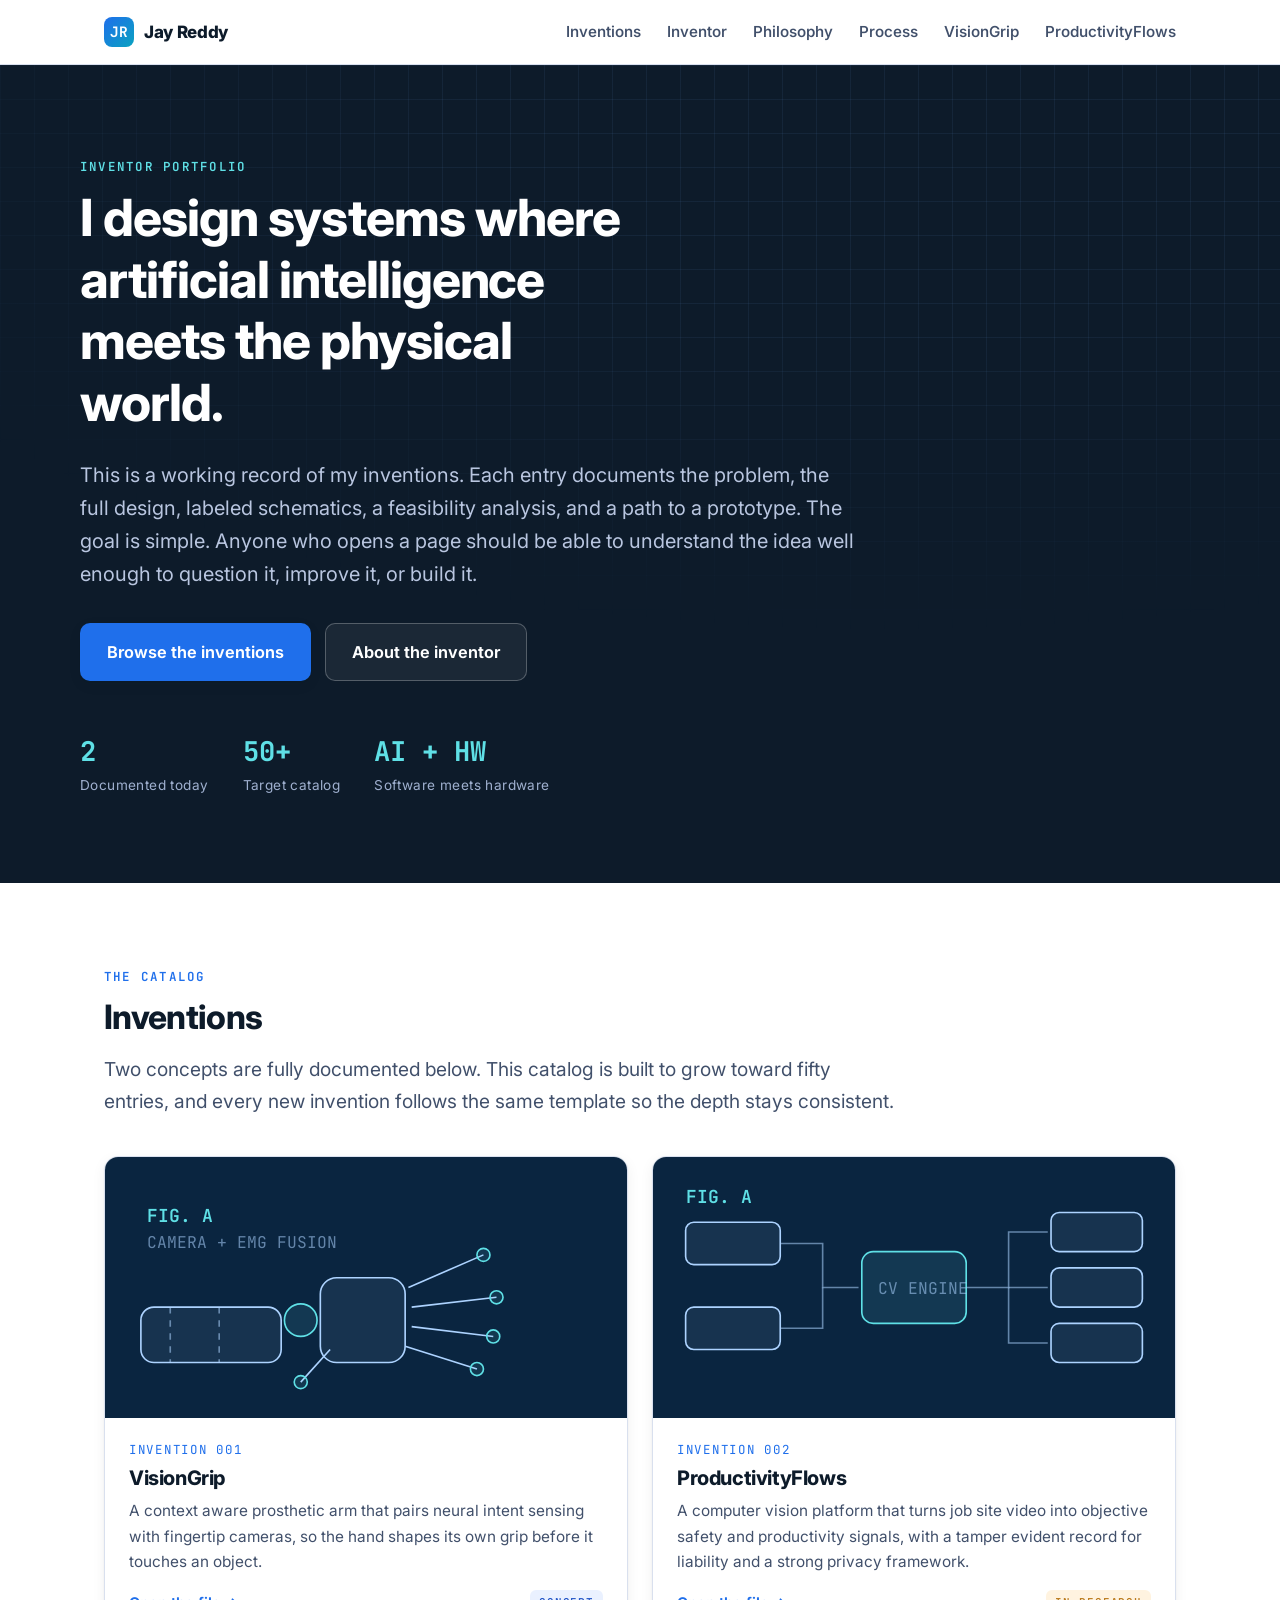
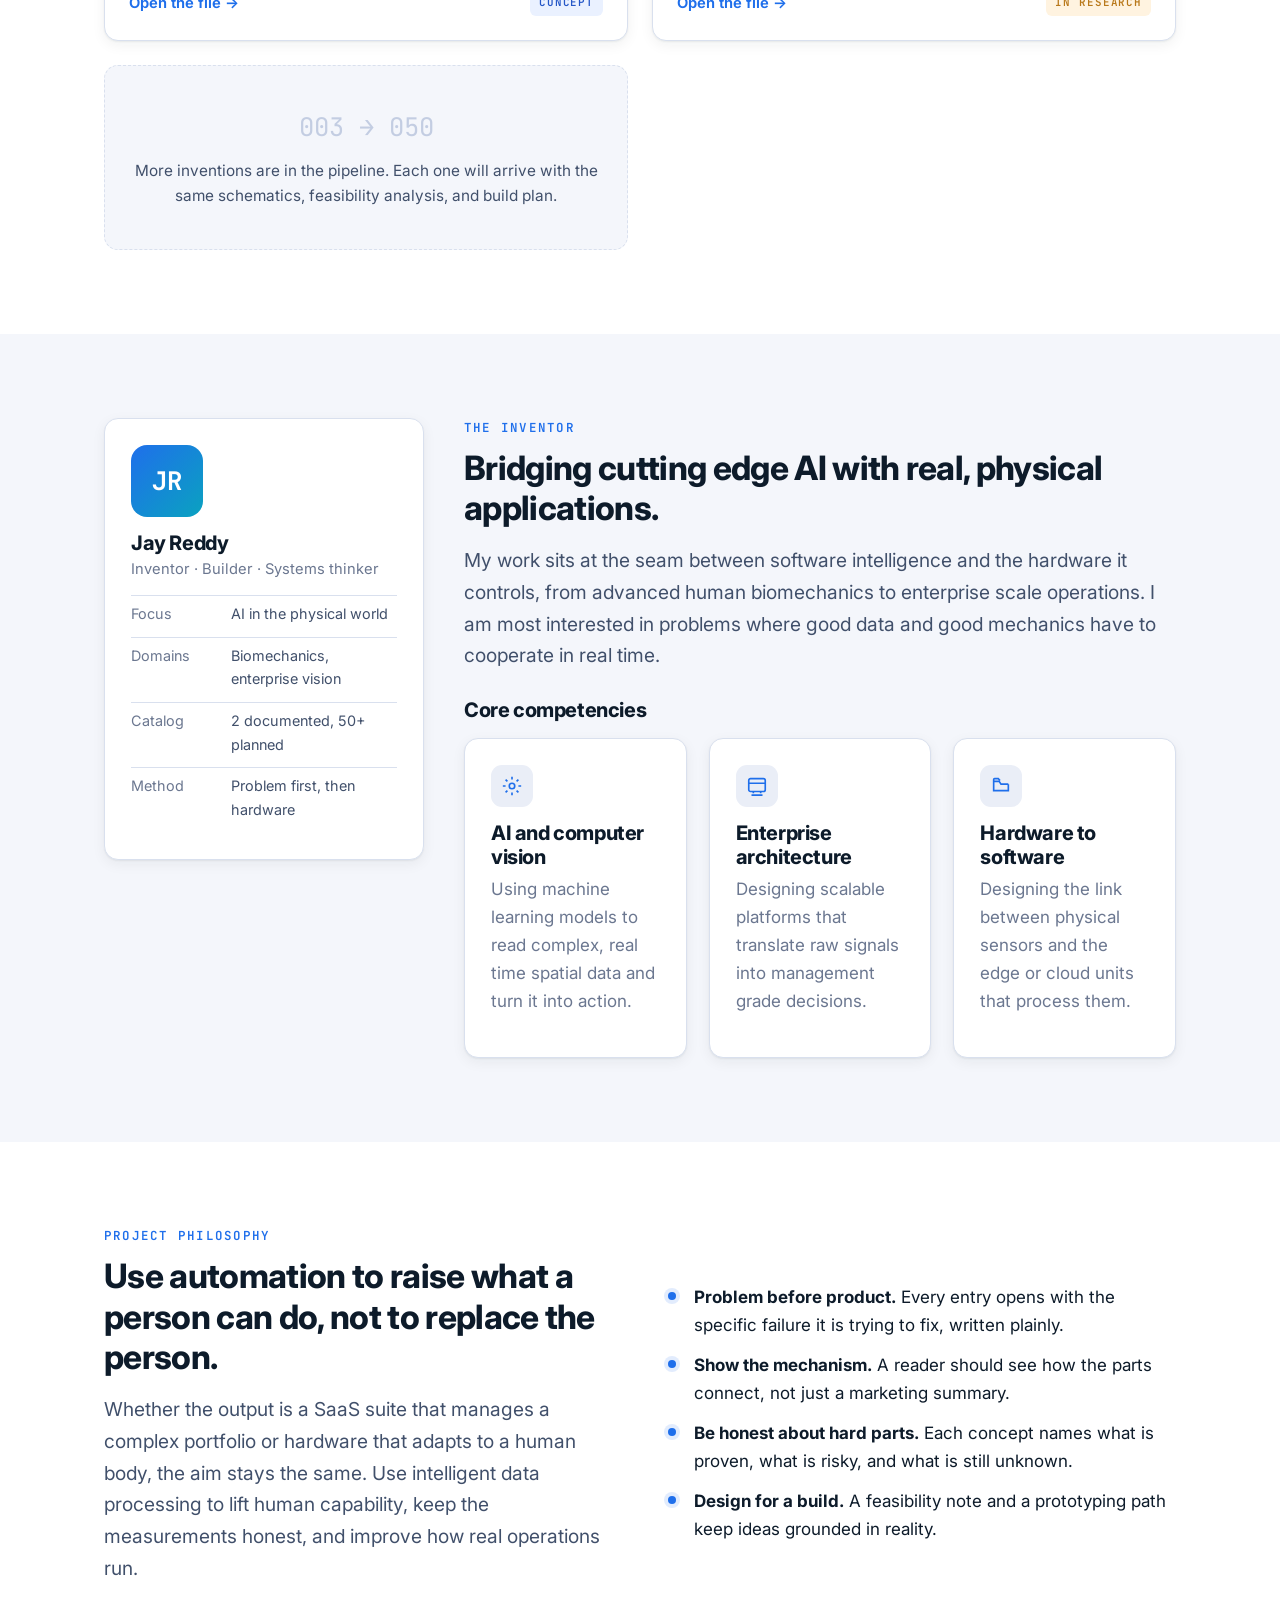
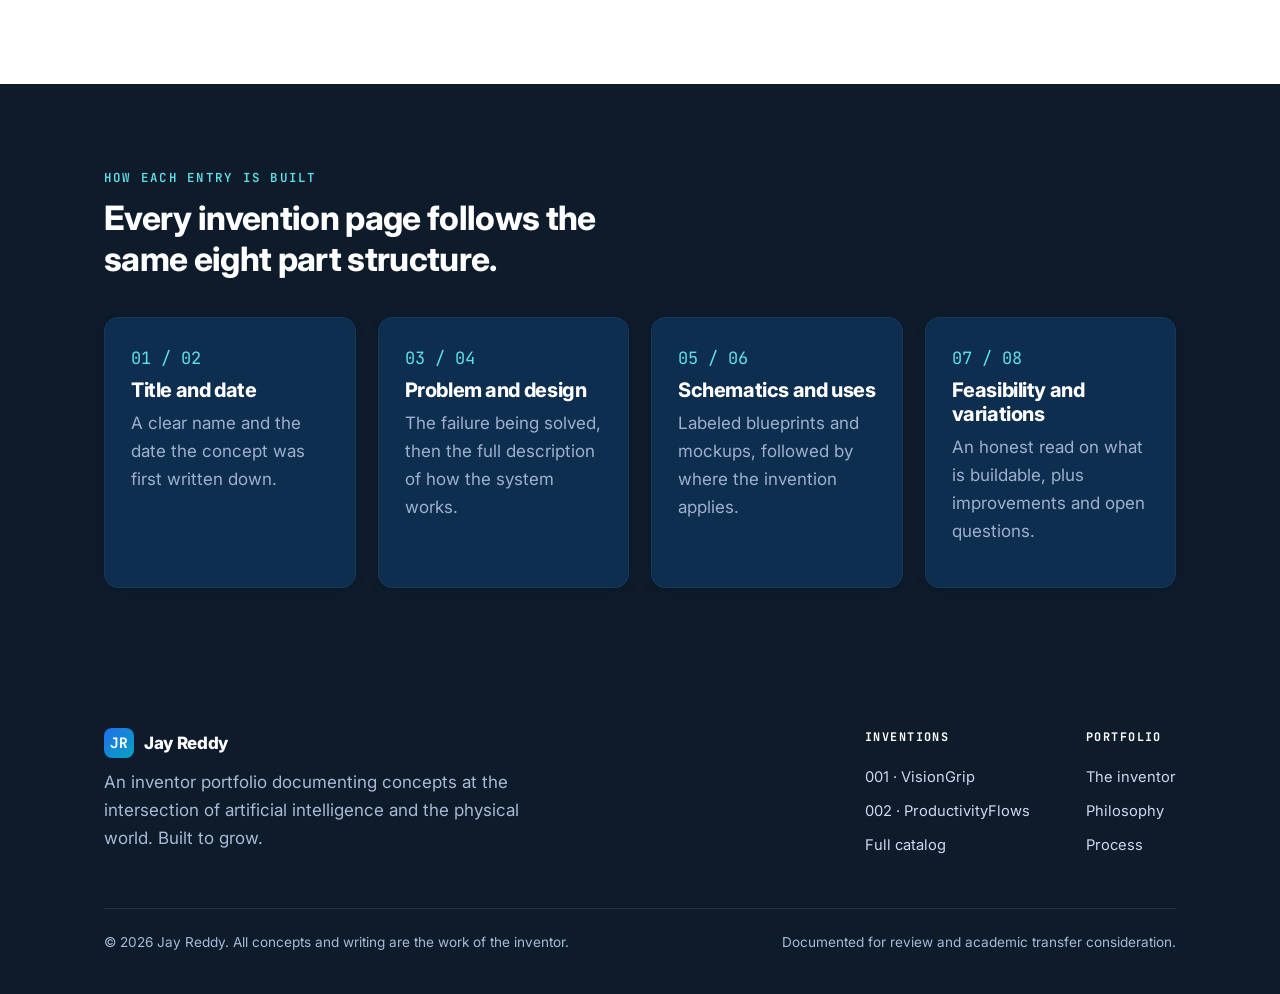
==== index.html @ 89cdf1f2 "Inventor portfolio: VisionGrip and ProductivityFlows Static GitHub Pages site documenting two invent" ====
<!DOCTYPE html>
<html lang="en">
<head>
  <meta charset="UTF-8" />
  <meta name="viewport" content="width=device-width, initial-scale=1.0" />
  <title>Jay Reddy · Inventor Portfolio</title>
  <meta name="description" content="An engineering inventor portfolio by Jay Reddy. Documented concepts spanning AI-driven prosthetics and computer-vision workforce systems, each with schematics, feasibility analysis, and prototyping plans." />
  <meta name="author" content="Jay Reddy" />
  <meta property="og:title" content="Jay Reddy · Inventor Portfolio" />
  <meta property="og:description" content="Documented inventions with schematics, feasibility analysis, and prototyping plans." />
  <meta property="og:type" content="website" />
  <link rel="icon" href="data:image/svg+xml,&lt;svg xmlns='http://www.w3.org/2000/svg' viewBox='0 0 32 32'&gt;&lt;rect width='32' height='32' rx='8' fill='%231f6feb'/&gt;&lt;text x='16' y='22' font-family='monospace' font-size='16' fill='white' text-anchor='middle'&gt;JR&lt;/text&gt;&lt;/svg&gt;" />
  <link rel="preconnect" href="https://fonts.googleapis.com" />
  <link rel="preconnect" href="https://fonts.gstatic.com" crossorigin />
  <link href="https://fonts.googleapis.com/css2?family=Inter:wght@400;500;550;600;700;750;800&family=JetBrains+Mono:wght@400;500;600;700&display=swap" rel="stylesheet" />
  <link rel="stylesheet" href="assets/css/styles.css" />
</head>
<body>

  <!-- ===================== NAV ===================== -->
  <header class="nav">
    <div class="wrap nav__inner">
      <a class="brand" href="index.html">
        <span class="brand__mark">JR</span>
        <span>Jay Reddy</span>
      </a>
      <button class="nav__toggle" aria-label="Toggle menu"><span></span><span></span><span></span></button>
      <nav class="nav__links">
        <a href="#inventions">Inventions</a>
        <a href="#about">Inventor</a>
        <a href="#philosophy">Philosophy</a>
        <a href="#process">Process</a>
        <a href="inventions/visiongrip.html">VisionGrip</a>
        <a href="inventions/productivityflows.html">ProductivityFlows</a>
      </nav>
    </div>
  </header>

  <!-- ===================== HERO ===================== -->
  <section class="hero">
    <div class="hero__grid" aria-hidden="true"></div>
    <div class="wrap hero__inner">
      <p class="eyebrow" style="color:var(--bp-cyan)">Inventor Portfolio</p>
      <h1>I design systems where artificial intelligence meets the physical world.</h1>
      <p class="hero__sub">
        This is a working record of my inventions. Each entry documents the problem, the full design,
        labeled schematics, a feasibility analysis, and a path to a prototype. The goal is simple. Anyone who
        opens a page should be able to understand the idea well enough to question it, improve it, or build it.
      </p>
      <div class="hero__cta">
        <a class="btn btn--primary btn--lg" href="#inventions">Browse the inventions</a>
        <a class="btn btn--ghost btn--lg" href="#about">About the inventor</a>
      </div>
      <div class="hero__stats">
        <div class="hero__stat"><div class="n">2</div><div class="l">Documented today</div></div>
        <div class="hero__stat"><div class="n">50+</div><div class="l">Target catalog</div></div>
        <div class="hero__stat"><div class="n">AI + HW</div><div class="l">Software meets hardware</div></div>
      </div>
    </div>
  </section>

  <!-- ===================== INVENTIONS ===================== -->
  <section class="section" id="inventions">
    <div class="wrap">
      <div class="section-head reveal">
        <p class="eyebrow">The Catalog</p>
        <h2>Inventions</h2>
        <p class="lead">Two concepts are fully documented below. This catalog is built to grow toward fifty entries,
          and every new invention follows the same template so the depth stays consistent.</p>
      </div>

      <div class="inv-grid">

        <!-- ===== Invention 001 ===== -->
        <a class="inv-card reveal" href="inventions/visiongrip.html">
          <div class="inv-card__art">
            <svg viewBox="0 0 320 160" role="img" aria-label="Prosthetic hand schematic thumbnail">
              <g class="bp-stroke-soft">
                <!-- forearm cavity -->
                <rect x="22" y="92" width="86" height="34" rx="8" class="bp-fill"/>
                <line x1="40" y1="92" x2="40" y2="126" class="bp-dim"/>
                <line x1="70" y1="92" x2="70" y2="126" class="bp-dim"/>
                <!-- wrist -->
                <circle cx="120" cy="100" r="10" class="bp-fill-2"/>
                <!-- palm -->
                <rect x="132" y="74" width="52" height="52" rx="10" class="bp-fill"/>
                <!-- fingers -->
                <g class="bp-stroke">
                  <line x1="186" y1="80" x2="232" y2="60"/><circle cx="232" cy="60" r="4" class="bp-fill-2"/>
                  <line x1="188" y1="92" x2="240" y2="86"/><circle cx="240" cy="86" r="4" class="bp-fill-2"/>
                  <line x1="188" y1="104" x2="238" y2="110"/><circle cx="238" cy="110" r="4" class="bp-fill-2"/>
                  <line x1="184" y1="116" x2="228" y2="130"/><circle cx="228" cy="130" r="4" class="bp-fill-2"/>
                  <line x1="138" y1="118" x2="120" y2="138"/><circle cx="120" cy="138" r="4" class="bp-fill-2"/>
                </g>
              </g>
              <text x="26" y="40" class="bp-tag">FIG. A</text>
              <text x="26" y="56" class="bp-label-sm">CAMERA + EMG FUSION</text>
            </svg>
          </div>
          <div class="inv-card__body">
            <span class="inv-card__no">INVENTION 001</span>
            <h3>VisionGrip</h3>
            <p>A context aware prosthetic arm that pairs neural intent sensing with fingertip cameras, so the
               hand shapes its own grip before it touches an object.</p>
            <div class="inv-card__foot">
              <span class="inv-card__link">Open the file &rarr;</span>
              <span class="tag tag--concept">Concept</span>
            </div>
          </div>
        </a>

        <!-- ===== Invention 002 ===== -->
        <a class="inv-card reveal" href="inventions/productivityflows.html">
          <div class="inv-card__art">
            <svg viewBox="0 0 320 160" role="img" aria-label="System architecture schematic thumbnail">
              <g>
                <!-- source nodes -->
                <rect x="20" y="40" width="58" height="26" rx="5" class="bp-fill"/>
                <rect x="20" y="92" width="58" height="26" rx="5" class="bp-fill"/>
                <!-- engine -->
                <rect x="128" y="58" width="64" height="44" rx="7" class="bp-fill-2"/>
                <!-- outputs -->
                <rect x="244" y="34" width="56" height="24" rx="5" class="bp-fill"/>
                <rect x="244" y="68" width="56" height="24" rx="5" class="bp-fill"/>
                <rect x="244" y="102" width="56" height="24" rx="5" class="bp-fill"/>
                <g class="bp-stroke-soft">
                  <path d="M78 53 H104 V80 H126"/>
                  <path d="M78 105 H104 V80"/>
                  <path d="M192 80 H218 V46 H242"/>
                  <path d="M218 80 H242"/>
                  <path d="M218 80 V114 H242"/>
                </g>
              </g>
              <text x="20" y="28" class="bp-tag">FIG. A</text>
              <text x="138" y="84" class="bp-label-sm">CV ENGINE</text>
            </svg>
          </div>
          <div class="inv-card__body">
            <span class="inv-card__no">INVENTION 002</span>
            <h3>ProductivityFlows</h3>
            <p>A computer vision platform that turns job site video into objective safety and productivity
               signals, with a tamper evident record for liability and a strong privacy framework.</p>
            <div class="inv-card__foot">
              <span class="inv-card__link">Open the file &rarr;</span>
              <span class="tag tag--research">In research</span>
            </div>
          </div>
        </a>

        <!-- ===== Placeholder for the growing catalog ===== -->
        <div class="inv-card placeholder reveal">
          <div>
            <div style="font-family:var(--font-mono); font-size:1.6rem; color:var(--line-2)">003 &rarr; 050</div>
            <p style="margin:.6rem 0 0">More inventions are in the pipeline. Each one will arrive with the same
               schematics, feasibility analysis, and build plan.</p>
          </div>
        </div>

      </div>
    </div>
  </section>

  <!-- ===================== INVENTOR / ABOUT ===================== -->
  <section class="section section--alt" id="about">
    <div class="wrap">
      <div class="profile">
        <aside class="profile__card reveal">
          <div class="profile__avatar">JR</div>
          <h3>Jay Reddy</h3>
          <p class="profile__role">Inventor · Builder · Systems thinker</p>
          <ul class="profile__meta">
            <li><span>Focus</span> AI in the physical world</li>
            <li><span>Domains</span> Biomechanics, enterprise vision</li>
            <li><span>Catalog</span> 2 documented, 50+ planned</li>
            <li><span>Method</span> Problem first, then hardware</li>
          </ul>
        </aside>

        <div class="reveal">
          <p class="eyebrow">The Inventor</p>
          <h2>Bridging cutting edge AI with real, physical applications.</h2>
          <p class="lead">My work sits at the seam between software intelligence and the hardware it controls,
            from advanced human biomechanics to enterprise scale operations. I am most interested in problems
            where good data and good mechanics have to cooperate in real time.</p>

          <h3 style="margin-top:1.6rem">Core competencies</h3>
          <div class="grid grid-3" style="margin-top:1rem">
            <div class="card">
              <div class="icon" aria-hidden="true">
                <svg width="22" height="22" viewBox="0 0 24 24" fill="none" stroke="currentColor" stroke-width="1.8"><circle cx="12" cy="12" r="3"/><path d="M2 12h3M19 12h3M12 2v3M12 19v3M5 5l2 2M17 17l2 2M19 5l-2 2M7 17l-2 2"/></svg>
              </div>
              <h3>AI and computer vision</h3>
              <p class="muted">Using machine learning models to read complex, real time spatial data and turn it into action.</p>
            </div>
            <div class="card">
              <div class="icon" aria-hidden="true">
                <svg width="22" height="22" viewBox="0 0 24 24" fill="none" stroke="currentColor" stroke-width="1.8"><rect x="3" y="4" width="18" height="14" rx="2"/><path d="M3 9h18M8 18v2M16 18v2M6 22h12"/></svg>
              </div>
              <h3>Enterprise architecture</h3>
              <p class="muted">Designing scalable platforms that translate raw signals into management grade decisions.</p>
            </div>
            <div class="card">
              <div class="icon" aria-hidden="true">
                <svg width="22" height="22" viewBox="0 0 24 24" fill="none" stroke="currentColor" stroke-width="1.8"><path d="M4 7h6l2 3h8M4 7v10h16V10M4 7V5a1 1 0 011-1h4l2 2"/></svg>
              </div>
              <h3>Hardware to software</h3>
              <p class="muted">Designing the link between physical sensors and the edge or cloud units that process them.</p>
            </div>
          </div>
        </div>
      </div>
    </div>
  </section>

  <!-- ===================== PHILOSOPHY ===================== -->
  <section class="section" id="philosophy">
    <div class="wrap">
      <div class="grid grid-2" style="align-items:center; gap:48px">
        <div class="reveal">
          <p class="eyebrow">Project Philosophy</p>
          <h2>Use automation to raise what a person can do, not to replace the person.</h2>
          <p class="lead">Whether the output is a SaaS suite that manages a complex portfolio or hardware that
            adapts to a human body, the aim stays the same. Use intelligent data processing to lift human capability,
            keep the measurements honest, and improve how real operations run.</p>
        </div>
        <div class="reveal">
          <ul class="flist">
            <li><strong>Problem before product.</strong> Every entry opens with the specific failure it is trying to fix, written plainly.</li>
            <li><strong>Show the mechanism.</strong> A reader should see how the parts connect, not just a marketing summary.</li>
            <li><strong>Be honest about hard parts.</strong> Each concept names what is proven, what is risky, and what is still unknown.</li>
            <li><strong>Design for a build.</strong> A feasibility note and a prototyping path keep ideas grounded in reality.</li>
          </ul>
        </div>
      </div>
    </div>
  </section>

  <!-- ===================== PROCESS ===================== -->
  <section class="section section--ink" id="process">
    <div class="wrap">
      <div class="section-head reveal">
        <p class="eyebrow" style="color:var(--bp-cyan)">How each entry is built</p>
        <h2 style="max-width:24ch">Every invention page follows the same eight part structure.</h2>
      </div>
      <div class="grid grid-4 reveal">
        <div class="card" style="background:var(--bp-bg-2); border-color:#16385d; color:#cdd9f0">
          <span style="font-family:var(--font-mono); color:var(--bp-cyan)">01 / 02</span>
          <h3 style="color:#fff; margin-top:6px">Title and date</h3>
          <p style="color:#9fb0cf">A clear name and the date the concept was first written down.</p>
        </div>
        <div class="card" style="background:var(--bp-bg-2); border-color:#16385d; color:#cdd9f0">
          <span style="font-family:var(--font-mono); color:var(--bp-cyan)">03 / 04</span>
          <h3 style="color:#fff; margin-top:6px">Problem and design</h3>
          <p style="color:#9fb0cf">The failure being solved, then the full description of how the system works.</p>
        </div>
        <div class="card" style="background:var(--bp-bg-2); border-color:#16385d; color:#cdd9f0">
          <span style="font-family:var(--font-mono); color:var(--bp-cyan)">05 / 06</span>
          <h3 style="color:#fff; margin-top:6px">Schematics and uses</h3>
          <p style="color:#9fb0cf">Labeled blueprints and mockups, followed by where the invention applies.</p>
        </div>
        <div class="card" style="background:var(--bp-bg-2); border-color:#16385d; color:#cdd9f0">
          <span style="font-family:var(--font-mono); color:var(--bp-cyan)">07 / 08</span>
          <h3 style="color:#fff; margin-top:6px">Feasibility and variations</h3>
          <p style="color:#9fb0cf">An honest read on what is buildable, plus improvements and open questions.</p>
        </div>
      </div>
    </div>
  </section>

  <!-- ===================== FOOTER ===================== -->
  <footer class="footer">
    <div class="wrap">
      <div class="footer__top">
        <div class="footer__brand">
          <a class="brand" href="index.html"><span class="brand__mark">JR</span><span style="color:#fff">Jay Reddy</span></a>
          <p>An inventor portfolio documenting concepts at the intersection of artificial intelligence and the physical world. Built to grow.</p>
        </div>
        <div class="footer__cols">
          <div class="footer__col">
            <h5>Inventions</h5>
            <a href="inventions/visiongrip.html">001 · VisionGrip</a>
            <a href="inventions/productivityflows.html">002 · ProductivityFlows</a>
            <a href="#inventions">Full catalog</a>
          </div>
          <div class="footer__col">
            <h5>Portfolio</h5>
            <a href="#about">The inventor</a>
            <a href="#philosophy">Philosophy</a>
            <a href="#process">Process</a>
          </div>
        </div>
      </div>
      <div class="footer__bottom">
        <span>&copy; <span data-year>2026</span> Jay Reddy. All concepts and writing are the work of the inventor.</span>
        <span>Documented for review and academic transfer consideration.</span>
      </div>
    </div>
  </footer>

  <script src="assets/js/main.js"></script>
</body>
</html>
---- assets/css/styles.css ----
/* ============================================================
   Inventor Portfolio  ·  Jay Reddy
   Shared stylesheet for the landing page and invention pages.
   Design language: clean technical document with blueprint panels.
   ============================================================ */

/* ---------- Design tokens ---------- */
:root {
  /* Brand + ink */
  --ink:        #0d1b2a;   /* primary text, deep navy */
  --ink-soft:   #41506b;   /* secondary text */
  --ink-faint:  #6b7790;   /* captions, meta */
  --paper:      #ffffff;   /* page background */
  --paper-2:    #f4f6fb;   /* alt section background */
  --paper-3:    #eaeef7;   /* cards, wells */
  --line:       #d9e0ee;   /* hairlines */
  --line-2:     #c3cde2;

  /* Accents */
  --accent:     #1f6feb;   /* primary action blue */
  --accent-2:   #0aa2c0;   /* technical cyan */
  --amber:      #e8a13a;   /* warnings, callouts */
  --green:      #1f9d6b;   /* feasible / proven */
  --red:        #d65656;   /* risk / hard */

  /* Blueprint panel palette */
  --bp-bg:      #0a2540;
  --bp-bg-2:    #0e2e4f;
  --bp-grid:    rgba(120, 180, 255, 0.16);
  --bp-grid-2:  rgba(120, 180, 255, 0.07);
  --bp-line:    #add3ff;
  --bp-line-soft: rgba(173, 211, 255, 0.55);
  --bp-fill:    rgba(173, 211, 255, 0.08);
  --bp-cyan:    #5fe0e6;
  --bp-amber:   #ffcd6b;
  --bp-text:    #d7e8ff;

  /* Geometry */
  --maxw:       1120px;
  --radius:     14px;
  --radius-sm:  9px;
  --shadow:     0 1px 2px rgba(13, 27, 42, .06), 0 12px 30px rgba(13, 27, 42, .07);
  --shadow-sm:  0 1px 2px rgba(13, 27, 42, .06), 0 4px 14px rgba(13, 27, 42, .06);

  --font-sans: "Inter", -apple-system, BlinkMacSystemFont, "Segoe UI", Roboto, Helvetica, Arial, sans-serif;
  --font-mono: "JetBrains Mono", "SFMono-Regular", ui-monospace, Menlo, Consolas, monospace;
}

/* ---------- Reset ---------- */
*, *::before, *::after { box-sizing: border-box; }
html { scroll-behavior: smooth; -webkit-text-size-adjust: 100%; }
@media (prefers-reduced-motion: reduce) {
  html { scroll-behavior: auto; }
  * { animation: none !important; transition: none !important; }
}
body {
  margin: 0;
  font-family: var(--font-sans);
  color: var(--ink);
  background: var(--paper);
  line-height: 1.65;
  font-size: 17px;
  -webkit-font-smoothing: antialiased;
  text-rendering: optimizeLegibility;
}
img, svg { max-width: 100%; height: auto; display: block; }
a { color: var(--accent); text-decoration: none; }
a:hover { text-decoration: underline; }
h1, h2, h3, h4 { line-height: 1.2; color: var(--ink); margin: 0 0 .5em; font-weight: 750; letter-spacing: -0.02em; }
h1 { font-size: clamp(2rem, 4.5vw, 3.2rem); }
h2 { font-size: clamp(1.5rem, 3vw, 2.1rem); }
h3 { font-size: 1.25rem; }
p { margin: 0 0 1rem; }
ul, ol { margin: 0 0 1rem; padding-left: 1.25rem; }
li { margin: .3rem 0; }
strong { font-weight: 700; color: var(--ink); }
hr { border: 0; border-top: 1px solid var(--line); margin: 2.5rem 0; }

/* ---------- Layout helpers ---------- */
.wrap { width: 100%; max-width: var(--maxw); margin: 0 auto; padding: 0 24px; }
.section { padding: 84px 0; }
.section--tight { padding: 56px 0; }
.section--alt { background: var(--paper-2); }
.section--ink { background: var(--ink); color: #dfe6f3; }
.section--ink h2, .section--ink h3 { color: #fff; }
.lead { font-size: 1.2rem; color: var(--ink-soft); max-width: 70ch; }
.muted { color: var(--ink-faint); }
.center { text-align: center; }
.grid { display: grid; gap: 22px; }
.grid-2 { grid-template-columns: repeat(2, 1fr); }
.grid-3 { grid-template-columns: repeat(3, 1fr); }
.grid-4 { grid-template-columns: repeat(4, 1fr); }
@media (max-width: 900px) { .grid-3, .grid-4 { grid-template-columns: repeat(2, 1fr); } }
@media (max-width: 640px) { .grid-2, .grid-3, .grid-4 { grid-template-columns: 1fr; } }

/* ---------- Eyebrow + section heads ---------- */
.eyebrow {
  font-family: var(--font-mono);
  font-size: .78rem;
  letter-spacing: .18em;
  text-transform: uppercase;
  color: var(--accent);
  font-weight: 600;
  margin: 0 0 .6rem;
}
.section-head { max-width: 72ch; margin-bottom: 2.4rem; }

/* ---------- Top navigation ---------- */
.nav {
  position: sticky; top: 0; z-index: 50;
  background: rgba(255,255,255,.86);
  backdrop-filter: saturate(140%) blur(10px);
  border-bottom: 1px solid var(--line);
}
.nav__inner { display: flex; align-items: center; justify-content: space-between; height: 64px; }
.brand { display: flex; align-items: center; gap: 10px; font-weight: 800; letter-spacing: -.02em; color: var(--ink); }
.brand:hover { text-decoration: none; }
.brand__mark {
  width: 30px; height: 30px; border-radius: 8px;
  background: linear-gradient(135deg, var(--accent), var(--accent-2));
  display: grid; place-items: center; color: #fff;
  font-family: var(--font-mono); font-weight: 700; font-size: .9rem;
}
.nav__links { display: flex; align-items: center; gap: 26px; }
.nav__links a { color: var(--ink-soft); font-size: .95rem; font-weight: 550; }
.nav__links a:hover { color: var(--ink); text-decoration: none; }
.nav__toggle { display: none; background: none; border: 0; cursor: pointer; padding: 8px; }
.nav__toggle span { display: block; width: 22px; height: 2px; background: var(--ink); margin: 4px 0; transition: .2s; }
@media (max-width: 760px) {
  .nav__toggle { display: block; }
  .nav__links {
    position: absolute; top: 64px; left: 0; right: 0;
    flex-direction: column; align-items: flex-start; gap: 0;
    background: #fff; border-bottom: 1px solid var(--line);
    padding: 8px 24px 16px; display: none;
  }
  .nav__links.open { display: flex; }
  .nav__links a { padding: 11px 0; width: 100%; border-bottom: 1px solid var(--line); }
}

/* ---------- Buttons ---------- */
.btn {
  display: inline-flex; align-items: center; gap: 8px;
  padding: 12px 20px; border-radius: 10px;
  font-weight: 650; font-size: .96rem; cursor: pointer;
  border: 1px solid transparent; transition: transform .12s ease, box-shadow .12s ease;
}
.btn:hover { text-decoration: none; transform: translateY(-1px); }
.btn--primary { background: var(--accent); color: #fff; box-shadow: var(--shadow-sm); }
.btn--ghost { background: #fff; color: var(--ink); border-color: var(--line-2); }
.btn--ghost:hover { border-color: var(--accent); color: var(--accent); }
.btn--lg { padding: 15px 26px; font-size: 1.02rem; }

/* ---------- Hero ---------- */
.hero { position: relative; overflow: hidden; background: var(--ink); color: #e7eefb; }
.hero__grid {
  position: absolute; inset: 0;
  background-image:
    linear-gradient(var(--bp-grid-2) 1px, transparent 1px),
    linear-gradient(90deg, var(--bp-grid-2) 1px, transparent 1px);
  background-size: 34px 34px;
  mask-image: radial-gradient(120% 80% at 70% 10%, #000 30%, transparent 75%);
}
.hero__inner { position: relative; padding: 92px 0 86px; }
.hero h1 { color: #fff; max-width: 17ch; }
.hero__sub { font-size: 1.25rem; color: #b9c6e0; max-width: 60ch; margin-top: 1rem; }
.hero__cta { display: flex; flex-wrap: wrap; gap: 14px; margin-top: 2rem; }
.hero .btn--ghost { background: rgba(255,255,255,.06); color: #fff; border-color: rgba(255,255,255,.25); }
.hero .btn--ghost:hover { border-color: #fff; color: #fff; }
.hero__stats { display: flex; flex-wrap: wrap; gap: 34px; margin-top: 3rem; }
.hero__stat .n { font-family: var(--font-mono); font-size: 1.7rem; font-weight: 700; color: var(--bp-cyan); }
.hero__stat .l { font-size: .85rem; color: #9fb0cf; letter-spacing: .03em; }

/* ---------- Inventor profile ---------- */
.profile { display: grid; grid-template-columns: 320px 1fr; gap: 40px; align-items: start; }
@media (max-width: 820px) { .profile { grid-template-columns: 1fr; } }
.profile__card {
  background: #fff; border: 1px solid var(--line); border-radius: var(--radius);
  padding: 26px; box-shadow: var(--shadow-sm); position: sticky; top: 84px;
}
.profile__avatar {
  width: 72px; height: 72px; border-radius: 16px;
  background: linear-gradient(135deg, var(--accent), var(--accent-2));
  color: #fff; display: grid; place-items: center;
  font-family: var(--font-mono); font-size: 1.6rem; font-weight: 700; margin-bottom: 14px;
}
.profile__card h3 { margin-bottom: 2px; }
.profile__role { color: var(--ink-faint); font-size: .92rem; margin-bottom: 14px; }
.profile__meta { list-style: none; padding: 0; margin: 0; font-size: .9rem; }
.profile__meta li { display: flex; gap: 8px; padding: 6px 0; border-top: 1px solid var(--line); color: var(--ink-soft); }
.profile__meta li span { color: var(--ink-faint); min-width: 92px; }
@media (max-width: 820px) { .profile__card { position: static; } }

/* ---------- Competency chips ---------- */
.chips { display: flex; flex-wrap: wrap; gap: 10px; margin: 1rem 0 0; padding: 0; list-style: none; }
.chip {
  font-family: var(--font-mono); font-size: .8rem; letter-spacing: .02em;
  background: var(--paper-3); color: var(--ink-soft);
  border: 1px solid var(--line); border-radius: 100px; padding: 7px 14px;
}

/* ---------- Cards ---------- */
.card {
  background: #fff; border: 1px solid var(--line); border-radius: var(--radius);
  padding: 26px; box-shadow: var(--shadow-sm); height: 100%;
}
.card h3 { margin-bottom: .4rem; }
.card .icon {
  width: 42px; height: 42px; border-radius: 11px; margin-bottom: 14px;
  display: grid; place-items: center; background: var(--paper-3); color: var(--accent);
}

/* Invention cards on the landing page */
.inv-grid { display: grid; grid-template-columns: repeat(2, 1fr); gap: 24px; }
@media (max-width: 820px) { .inv-grid { grid-template-columns: 1fr; } }
.inv-card {
  position: relative; display: flex; flex-direction: column;
  background: #fff; border: 1px solid var(--line); border-radius: var(--radius);
  overflow: hidden; box-shadow: var(--shadow-sm);
  transition: transform .15s ease, box-shadow .15s ease, border-color .15s ease;
}
.inv-card:hover { transform: translateY(-3px); box-shadow: var(--shadow); border-color: var(--line-2); text-decoration: none; }
.inv-card__art { aspect-ratio: 16 / 8; background: var(--bp-bg); position: relative; }
.inv-card__art svg { position: absolute; inset: 0; width: 100%; height: 100%; }
.inv-card__body { padding: 22px 24px 24px; display: flex; flex-direction: column; flex: 1; }
.inv-card__no { font-family: var(--font-mono); font-size: .78rem; color: var(--accent); letter-spacing: .14em; }
.inv-card h3 { color: var(--ink); margin: 6px 0 8px; }
.inv-card p { color: var(--ink-soft); font-size: .96rem; margin-bottom: 16px; }
.inv-card__foot { margin-top: auto; display: flex; align-items: center; justify-content: space-between; }
.inv-card__link { font-weight: 650; color: var(--accent); font-size: .92rem; }
.inv-card.placeholder { border-style: dashed; background: var(--paper-2); box-shadow: none; align-items: center; justify-content: center; text-align: center; padding: 40px 24px; color: var(--ink-faint); }
.inv-card.placeholder:hover { transform: none; }

/* Status tag */
.tag {
  font-family: var(--font-mono); font-size: .68rem; letter-spacing: .08em; text-transform: uppercase;
  padding: 4px 9px; border-radius: 6px; font-weight: 600; white-space: nowrap;
}
.tag--concept { background: #eaf1ff; color: #2557c7; }
.tag--proto   { background: #e9f8f0; color: #16835a; }
.tag--research{ background: #fff3e0; color: #b9791b; }

/* ============================================================
   Invention page components
   ============================================================ */

/* sub-header bar under nav with title + meta */
.inv-header { background: var(--ink); color: #e7eefb; position: relative; overflow: hidden; }
.inv-header__grid {
  position: absolute; inset: 0;
  background-image:
    linear-gradient(var(--bp-grid-2) 1px, transparent 1px),
    linear-gradient(90deg, var(--bp-grid-2) 1px, transparent 1px);
  background-size: 30px 30px;
  mask-image: radial-gradient(120% 90% at 85% 0%, #000 20%, transparent 70%);
}
.inv-header__inner { position: relative; padding: 56px 0 50px; }
.breadcrumb { font-family: var(--font-mono); font-size: .82rem; color: #9fb0cf; margin-bottom: 14px; }
.breadcrumb a { color: #c7d6f1; }
.inv-header h1 { color: #fff; max-width: 20ch; }
.inv-header .codename { font-family: var(--font-mono); color: var(--bp-cyan); font-weight: 600; }
.inv-meta { display: flex; flex-wrap: wrap; gap: 12px 28px; margin-top: 20px; }
.inv-meta div { font-size: .9rem; }
.inv-meta .k { font-family: var(--font-mono); font-size: .72rem; letter-spacing: .1em; text-transform: uppercase; color: #8ba0c4; }
.inv-meta .v { color: #e7eefb; font-weight: 600; }

/* layout with sticky table of contents */
.doc { display: grid; grid-template-columns: 220px 1fr; gap: 48px; align-items: start; }
@media (max-width: 920px) { .doc { grid-template-columns: 1fr; } }
.toc { position: sticky; top: 84px; font-size: .9rem; }
.toc h4 { font-family: var(--font-mono); font-size: .72rem; letter-spacing: .12em; text-transform: uppercase; color: var(--ink-faint); margin-bottom: 12px; }
.toc ol { list-style: none; margin: 0; padding: 0; counter-reset: toc; }
.toc li { margin: 0; }
.toc a { display: block; padding: 6px 0 6px 14px; border-left: 2px solid var(--line); color: var(--ink-soft); }
.toc a:hover, .toc a.active { border-left-color: var(--accent); color: var(--accent); text-decoration: none; }
@media (max-width: 920px) {
  .toc { position: static; margin-bottom: 30px; border: 1px solid var(--line); border-radius: var(--radius-sm); padding: 16px 18px; background: var(--paper-2); }
  .toc ol { columns: 2; }
}

.doc__body > section { padding-top: 14px; margin-bottom: 52px; scroll-margin-top: 80px; }
.doc__body h2 { display: flex; align-items: baseline; gap: 12px; }
.doc__body h2::before {
  content: attr(data-no);
  font-family: var(--font-mono); font-size: .95rem; color: var(--accent);
  font-weight: 600; letter-spacing: 0;
}

/* callouts */
.callout { border-left: 4px solid var(--accent); background: var(--paper-2); padding: 16px 20px; border-radius: 0 var(--radius-sm) var(--radius-sm) 0; margin: 1.4rem 0; }
.callout--warn { border-left-color: var(--amber); background: #fff8ee; }
.callout--note { border-left-color: var(--accent-2); background: #eefafc; }
.callout p:last-child { margin-bottom: 0; }
.callout strong { display: block; margin-bottom: 4px; font-family: var(--font-mono); font-size: .82rem; letter-spacing: .04em; text-transform: uppercase; }

/* spec / data tables */
.table-wrap { overflow-x: auto; border: 1px solid var(--line); border-radius: var(--radius-sm); margin: 1.2rem 0; }
table.spec { width: 100%; border-collapse: collapse; font-size: .93rem; min-width: 520px; }
table.spec th, table.spec td { text-align: left; padding: 12px 16px; border-bottom: 1px solid var(--line); vertical-align: top; }
table.spec thead th { background: var(--paper-2); font-family: var(--font-mono); font-size: .74rem; letter-spacing: .06em; text-transform: uppercase; color: var(--ink-faint); }
table.spec tbody tr:last-child td { border-bottom: 0; }
table.spec td.mono, table.spec th.mono { font-family: var(--font-mono); font-size: .86rem; }
table.spec tbody tr:hover { background: var(--paper-2); }

/* feasibility verdict pills */
.verdict { display: inline-flex; align-items: center; gap: 6px; font-family: var(--font-mono); font-size: .74rem; font-weight: 600; padding: 3px 9px; border-radius: 6px; }
.verdict.ok   { background: #e9f8f0; color: var(--green); }
.verdict.mid  { background: #fff3e0; color: #b9791b; }
.verdict.hard { background: #fde9e9; color: var(--red); }

/* feature list with markers */
.flist { list-style: none; padding: 0; margin: 1rem 0; }
.flist li { position: relative; padding-left: 30px; margin: 12px 0; }
.flist li::before {
  content: ""; position: absolute; left: 4px; top: 9px;
  width: 8px; height: 8px; border-radius: 50%; background: var(--accent);
  box-shadow: 0 0 0 4px rgba(31,111,235,.13);
}

/* roadmap timeline */
.timeline { position: relative; margin: 1.4rem 0 0; padding-left: 26px; }
.timeline::before { content: ""; position: absolute; left: 6px; top: 6px; bottom: 6px; width: 2px; background: var(--line-2); }
.timeline .phase { position: relative; padding: 0 0 26px 8px; }
.timeline .phase::before { content: ""; position: absolute; left: -26px; top: 4px; width: 14px; height: 14px; border-radius: 50%; background: #fff; border: 3px solid var(--accent); }
.timeline .phase h4 { margin-bottom: 2px; }
.timeline .phase .when { font-family: var(--font-mono); font-size: .78rem; color: var(--accent); letter-spacing: .04em; }

/* ---------- Blueprint figure ---------- */
.figure { margin: 1.6rem 0 1.2rem; }
.blueprint {
  background: var(--bp-bg);
  background-image:
    linear-gradient(var(--bp-grid) 1px, transparent 1px),
    linear-gradient(90deg, var(--bp-grid) 1px, transparent 1px),
    linear-gradient(var(--bp-grid-2) 1px, transparent 1px),
    linear-gradient(90deg, var(--bp-grid-2) 1px, transparent 1px);
  background-size: 80px 80px, 80px 80px, 16px 16px, 16px 16px;
  border: 1px solid #16385d; border-radius: var(--radius);
  padding: 8px; box-shadow: var(--shadow);
  position: relative;
}
.blueprint__frame { border: 1px solid var(--bp-line-soft); border-radius: 8px; padding: 18px 14px; }
.blueprint svg { width: 100%; height: auto; }
.blueprint__title {
  position: absolute; top: 14px; left: 18px;
  font-family: var(--font-mono); font-size: .72rem; letter-spacing: .12em;
  text-transform: uppercase; color: var(--bp-cyan);
}
.blueprint__stamp {
  position: absolute; bottom: 12px; right: 16px;
  font-family: var(--font-mono); font-size: .66rem; letter-spacing: .1em;
  color: var(--bp-line-soft); text-align: right;
}
.figure figcaption { font-size: .88rem; color: var(--ink-faint); margin-top: 10px; padding-left: 2px; }
.figure figcaption b { color: var(--ink-soft); font-weight: 650; }

/* SVG schematic shared classes (used inside blueprint figures) */
.bp-stroke { stroke: var(--bp-line); fill: none; }
.bp-stroke-soft { stroke: var(--bp-line-soft); fill: none; }
.bp-fill { fill: var(--bp-fill); stroke: var(--bp-line); }
.bp-fill-2 { fill: rgba(95,224,230,.10); stroke: var(--bp-cyan); }
.bp-label { fill: var(--bp-text); font-family: var(--font-mono); font-size: 12px; }
.bp-label-sm { fill: var(--bp-line-soft); font-family: var(--font-mono); font-size: 10px; }
.bp-tag { fill: var(--bp-cyan); font-family: var(--font-mono); font-size: 11px; font-weight: 600; }
.bp-amber { stroke: var(--bp-amber); fill: none; }
.bp-amber-t { fill: var(--bp-amber); font-family: var(--font-mono); font-size: 11px; }
.bp-dim { stroke: var(--bp-line-soft); stroke-dasharray: 4 4; fill: none; }

/* mockup / dashboard frame */
.mock { border: 1px solid var(--line); border-radius: var(--radius); overflow: hidden; box-shadow: var(--shadow); background: #fff; }
.mock__bar { background: var(--paper-2); border-bottom: 1px solid var(--line); padding: 10px 14px; display: flex; align-items: center; gap: 7px; }
.mock__bar i { width: 11px; height: 11px; border-radius: 50%; background: var(--line-2); display: inline-block; }
.mock__bar span { margin-left: 10px; font-family: var(--font-mono); font-size: .78rem; color: var(--ink-faint); }

/* ---------- Reveal on scroll ---------- */
.reveal { opacity: 0; transform: translateY(16px); transition: opacity .6s ease, transform .6s ease; }
.reveal.in { opacity: 1; transform: none; }

/* ---------- Footer ---------- */
.footer { background: var(--ink); color: #aab9d6; padding: 56px 0 40px; }
.footer a { color: #cdd9f0; }
.footer__top { display: flex; flex-wrap: wrap; justify-content: space-between; gap: 28px; }
.footer__brand { max-width: 38ch; }
.footer__brand .brand { color: #fff; margin-bottom: 10px; }
.footer__cols { display: flex; gap: 56px; flex-wrap: wrap; }
.footer__col h5 { color: #fff; font-family: var(--font-mono); font-size: .74rem; letter-spacing: .12em; text-transform: uppercase; margin: 0 0 12px; }
.footer__col a { display: block; padding: 5px 0; font-size: .92rem; }
.footer__bottom { margin-top: 40px; padding-top: 22px; border-top: 1px solid rgba(255,255,255,.1); font-size: .85rem; display: flex; flex-wrap: wrap; justify-content: space-between; gap: 12px; }

/* ---------- Print ---------- */
@media print {
  .nav, .nav__toggle, .toc, .hero__grid, .inv-header__grid, .footer__cols, .btn { display: none !important; }
  body { font-size: 11pt; color: #000; }
  .section, .inv-header__inner, .hero__inner { padding: 14pt 0; }
  .hero, .inv-header, .section--ink, .footer { background: #fff !important; color: #000 !important; }
  .hero h1, .inv-header h1, .section--ink h2 { color: #000 !important; }
  .doc { grid-template-columns: 1fr; }
  .blueprint { break-inside: avoid; }
  a { color: #000; text-decoration: none; }
}
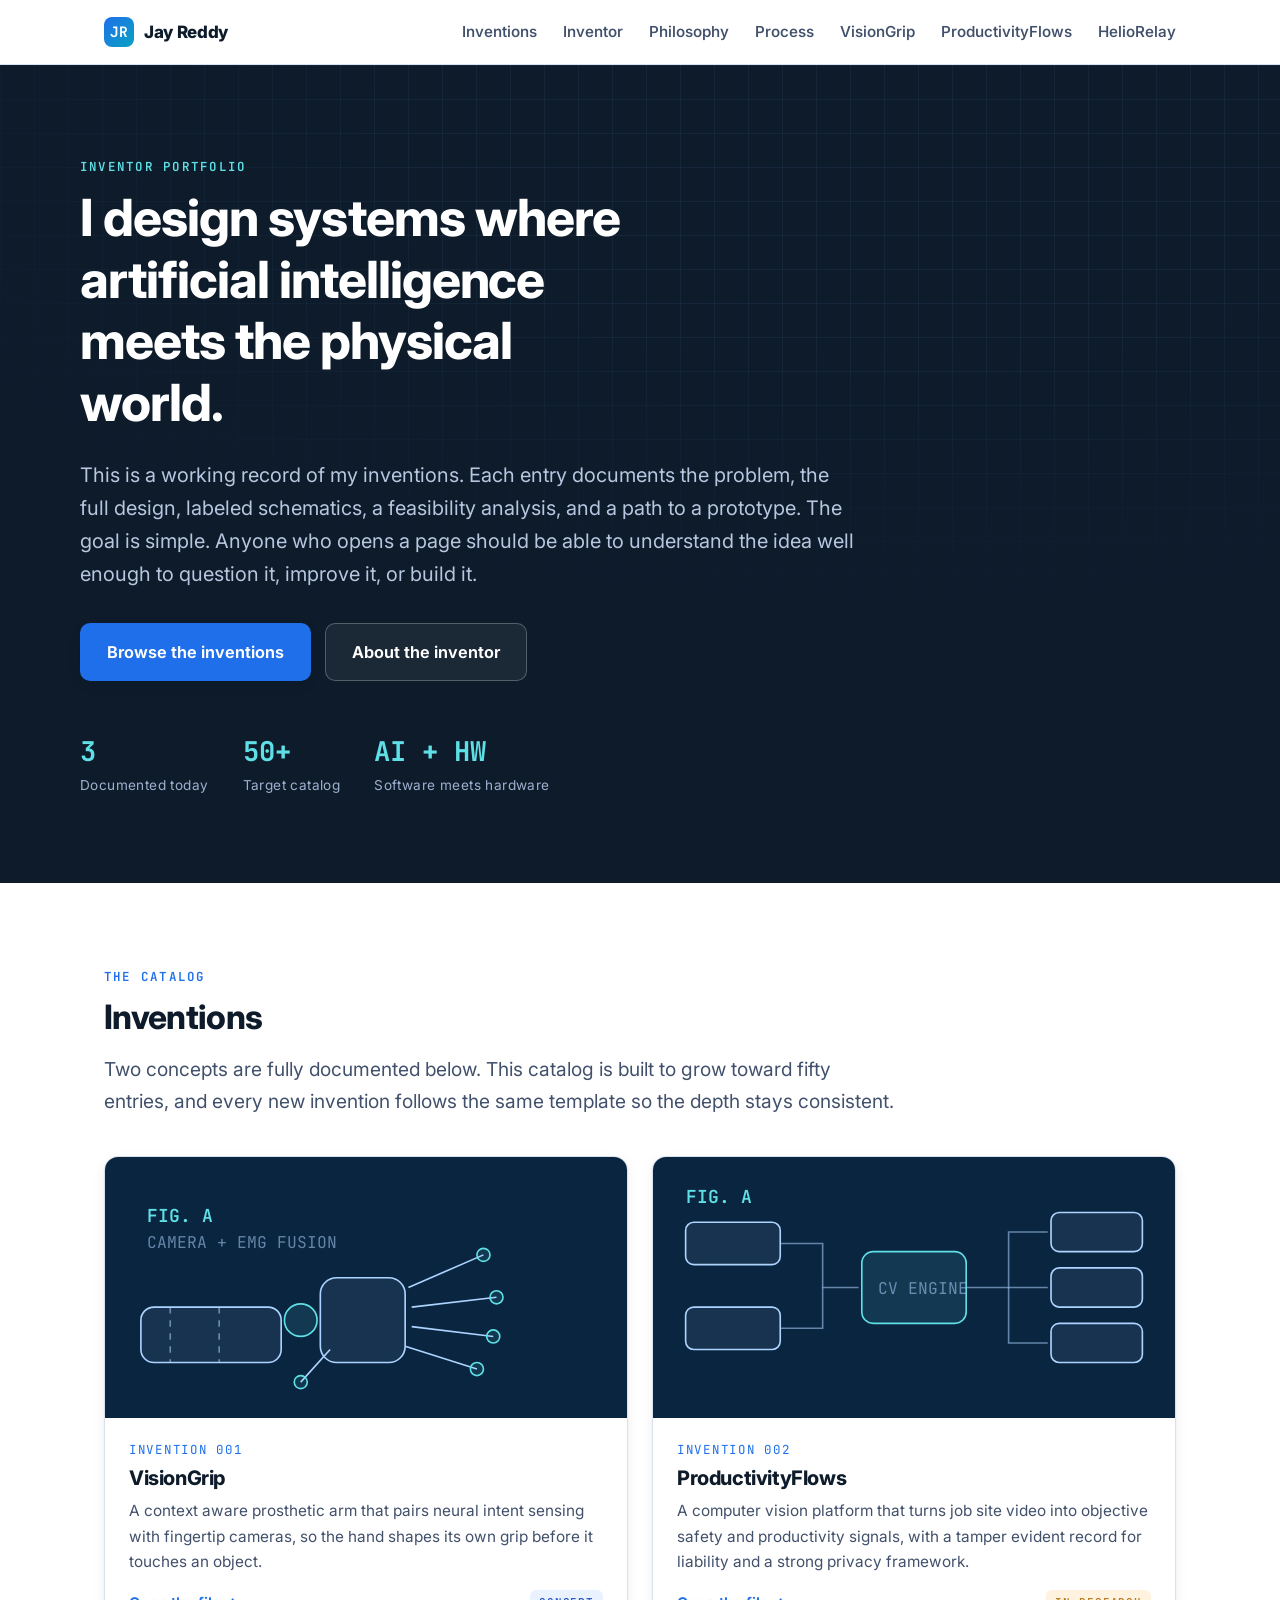
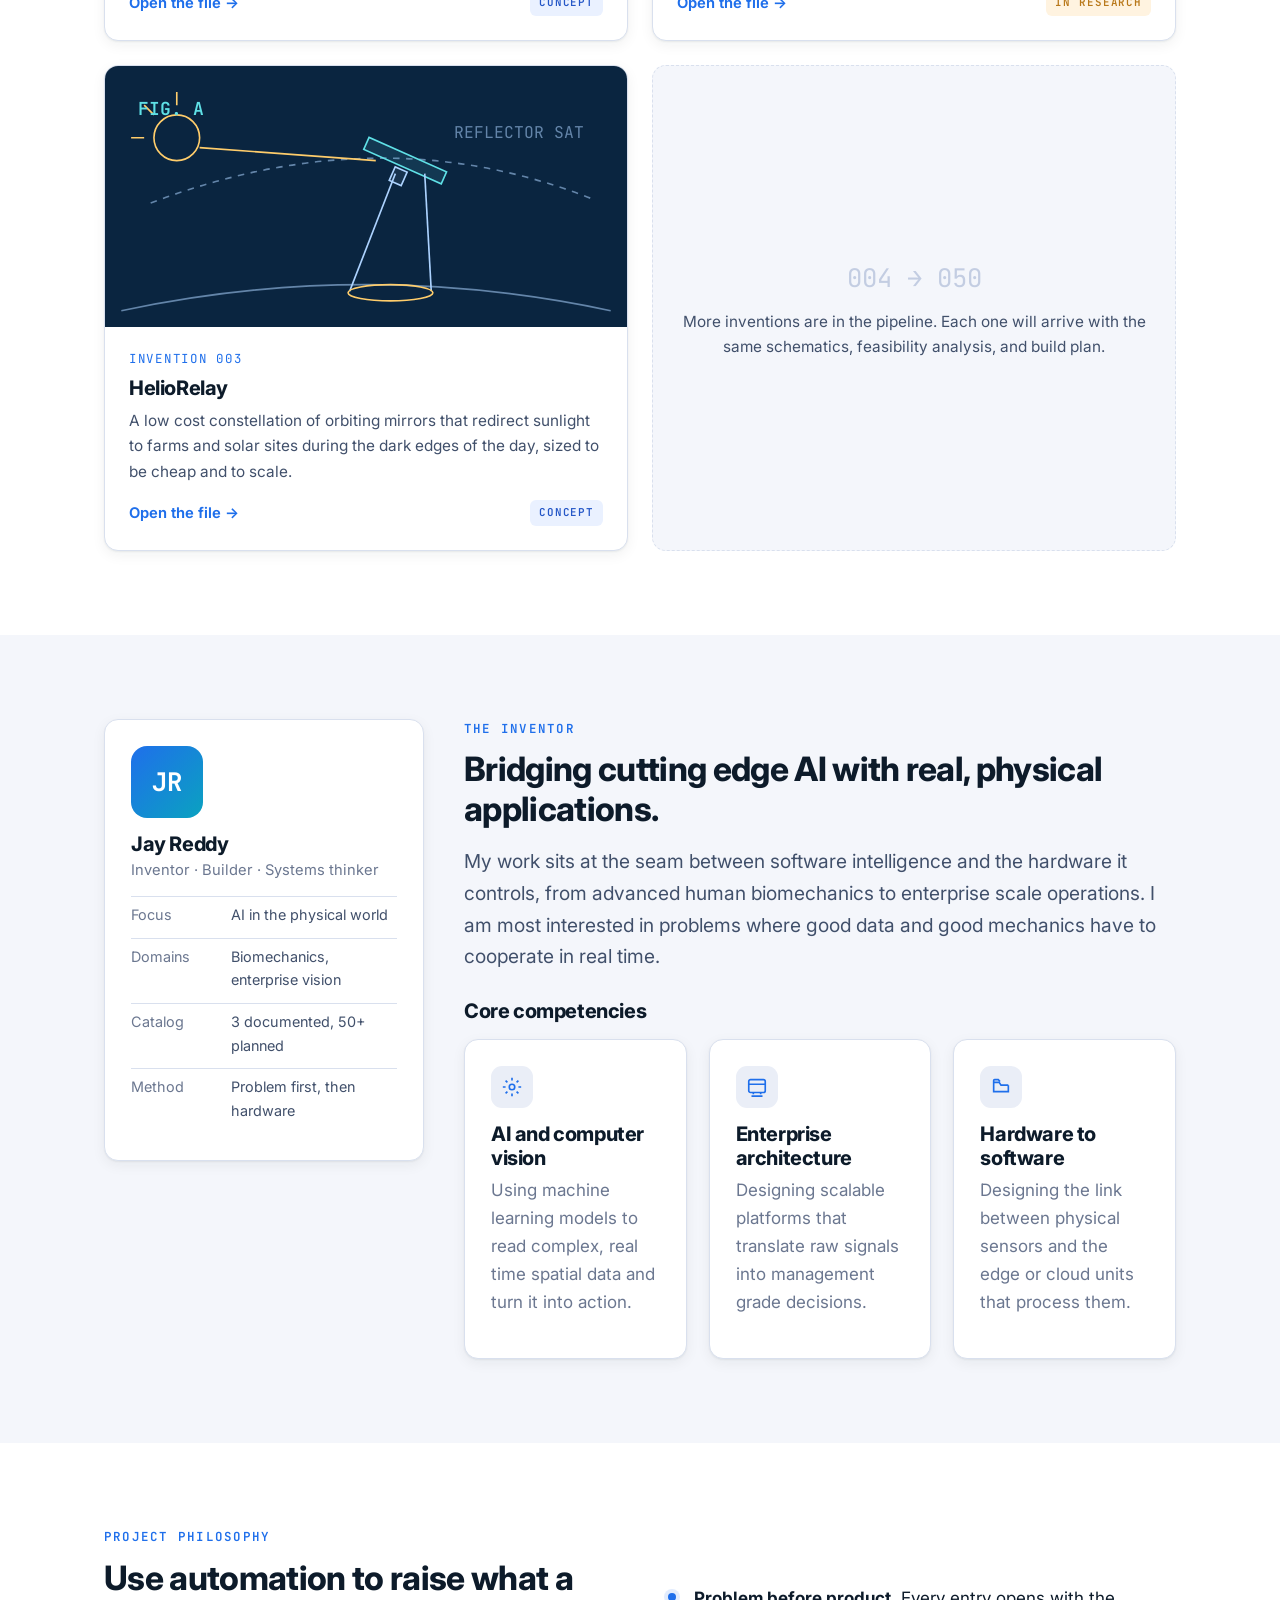
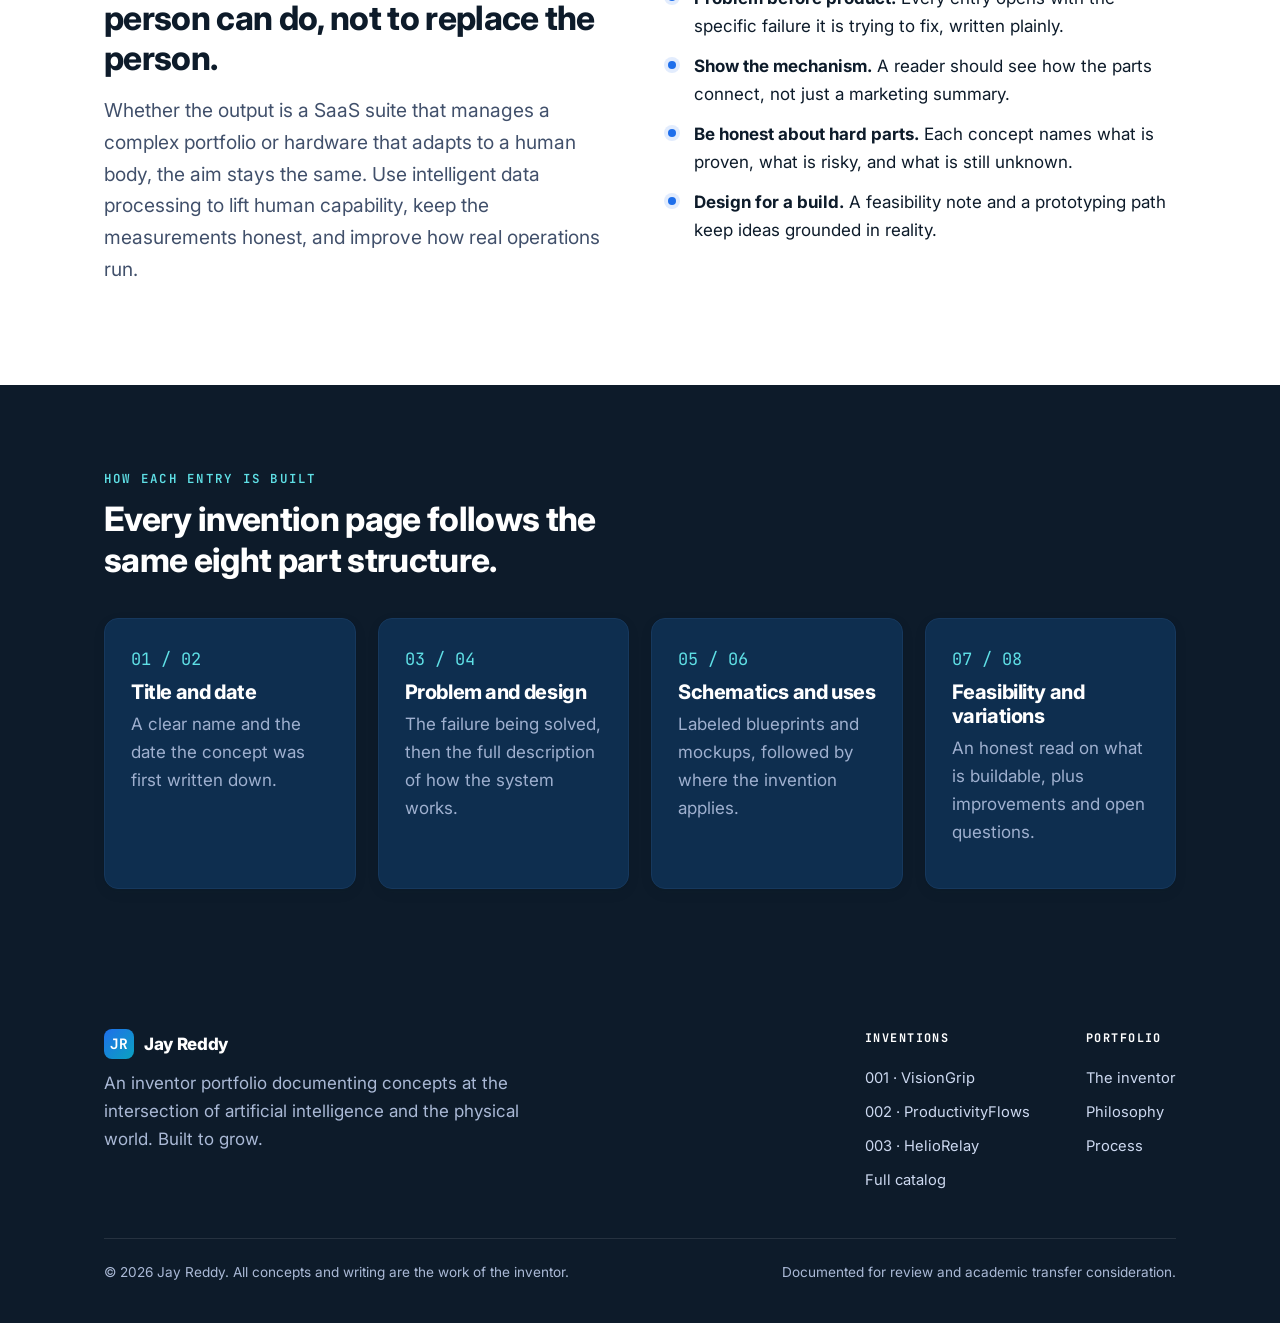
==== commit 55bcd3d7: "Add invention 003: HelioRelay orbital light relay Orbital reflector constellation that redirects sun" ====
--- a/index.html
+++ b/index.html
@@ -32,6 +32,7 @@
         <a href="#process">Process</a>
         <a href="inventions/visiongrip.html">VisionGrip</a>
         <a href="inventions/productivityflows.html">ProductivityFlows</a>
+        <a href="inventions/helio-relay.html">HelioRelay</a>
       </nav>
     </div>
   </header>
@@ -52,7 +53,7 @@
         <a class="btn btn--ghost btn--lg" href="#about">About the inventor</a>
       </div>
       <div class="hero__stats">
-        <div class="hero__stat"><div class="n">2</div><div class="l">Documented today</div></div>
+        <div class="hero__stat"><div class="n">3</div><div class="l">Documented today</div></div>
         <div class="hero__stat"><div class="n">50+</div><div class="l">Target catalog</div></div>
         <div class="hero__stat"><div class="n">AI + HW</div><div class="l">Software meets hardware</div></div>
       </div>
@@ -147,10 +148,44 @@
           </div>
         </a>
 
+        <!-- ===== Invention 003 ===== -->
+        <a class="inv-card reveal" href="inventions/helio-relay.html">
+          <div class="inv-card__art">
+            <svg viewBox="0 0 320 160" role="img" aria-label="Orbital light relay satellite schematic thumbnail">
+              <!-- earth arc -->
+              <path d="M10 150 Q160 118 310 150" class="bp-stroke-soft"/>
+              <!-- orbit arc -->
+              <path d="M28 84 Q170 30 300 82" class="bp-dim"/>
+              <!-- sun -->
+              <circle cx="44" cy="44" r="14" class="bp-amber" fill="rgba(255,205,107,.12)"/>
+              <g class="bp-amber"><line x1="44" y1="24" x2="44" y2="16"/><line x1="24" y1="44" x2="16" y2="44"/><line x1="30" y1="30" x2="24" y2="24"/></g>
+              <!-- satellite mirror -->
+              <g transform="translate(184,58) rotate(24)"><rect x="-26" y="-4" width="52" height="8" class="bp-fill-2"/><rect x="-4" y="6" width="8" height="9" class="bp-fill"/></g>
+              <!-- incoming sunlight -->
+              <g class="bp-amber"><line x1="58" y1="50" x2="166" y2="58"/></g>
+              <!-- reflected beam cone -->
+              <g class="bp-stroke"><line x1="178" y1="66" x2="150" y2="138"/><line x1="196" y1="66" x2="200" y2="138"/></g>
+              <ellipse cx="175" cy="139" rx="26" ry="5" class="bp-amber" fill="rgba(255,205,107,.16)"/>
+              <text x="20" y="30" class="bp-tag">FIG. A</text>
+              <text x="214" y="44" class="bp-label-sm">REFLECTOR SAT</text>
+            </svg>
+          </div>
+          <div class="inv-card__body">
+            <span class="inv-card__no">INVENTION 003</span>
+            <h3>HelioRelay</h3>
+            <p>A low cost constellation of orbiting mirrors that redirect sunlight to farms and solar sites during the
+               dark edges of the day, sized to be cheap and to scale.</p>
+            <div class="inv-card__foot">
+              <span class="inv-card__link">Open the file &rarr;</span>
+              <span class="tag tag--concept">Concept</span>
+            </div>
+          </div>
+        </a>
+
         <!-- ===== Placeholder for the growing catalog ===== -->
         <div class="inv-card placeholder reveal">
           <div>
-            <div style="font-family:var(--font-mono); font-size:1.6rem; color:var(--line-2)">003 &rarr; 050</div>
+            <div style="font-family:var(--font-mono); font-size:1.6rem; color:var(--line-2)">004 &rarr; 050</div>
             <p style="margin:.6rem 0 0">More inventions are in the pipeline. Each one will arrive with the same
                schematics, feasibility analysis, and build plan.</p>
           </div>
@@ -171,7 +206,7 @@
           <ul class="profile__meta">
             <li><span>Focus</span> AI in the physical world</li>
             <li><span>Domains</span> Biomechanics, enterprise vision</li>
-            <li><span>Catalog</span> 2 documented, 50+ planned</li>
+            <li><span>Catalog</span> 3 documented, 50+ planned</li>
             <li><span>Method</span> Problem first, then hardware</li>
           </ul>
         </aside>
@@ -280,6 +315,7 @@
             <h5>Inventions</h5>
             <a href="inventions/visiongrip.html">001 · VisionGrip</a>
             <a href="inventions/productivityflows.html">002 · ProductivityFlows</a>
+            <a href="inventions/helio-relay.html">003 · HelioRelay</a>
             <a href="#inventions">Full catalog</a>
           </div>
           <div class="footer__col">
--- a/assets/css/styles.css
+++ b/assets/css/styles.css
@@ -366,6 +366,20 @@
 .bp-amber-t { fill: var(--bp-amber); font-family: var(--font-mono); font-size: 11px; }
 .bp-dim { stroke: var(--bp-line-soft); stroke-dasharray: 4 4; fill: none; }
 
+/* Detailed engineering-drawing classes (dimension lines, balloons, title blocks).
+   Used by the more detailed schematic SVGs so they read as real blueprints. */
+.bp-thin   { stroke: var(--bp-line-soft); stroke-width: .8; fill: none; }
+.bp-med    { stroke: var(--bp-line); stroke-width: 1.5; fill: none; }
+.bp-ctr    { stroke: var(--bp-line-soft); stroke-width: .8; fill: none; stroke-dasharray: 12 3 2 3; }
+.bp-dimln  { stroke: var(--bp-cyan); stroke-width: .8; fill: none; }
+.bp-dimtxt { fill: var(--bp-cyan); font-family: var(--font-mono); font-size: 11px; }
+.bp-balloon   { fill: rgba(10,37,64,.9); stroke: var(--bp-line); stroke-width: 1; }
+.bp-balloon-t { fill: var(--bp-text); font-family: var(--font-mono); font-size: 11px; font-weight: 600; }
+.bp-tb     { fill: var(--bp-text); font-family: var(--font-mono); font-size: 11px; }
+.bp-tb-key { fill: var(--bp-line-soft); font-family: var(--font-mono); font-size: 8px; letter-spacing: .08em; }
+.bp-tb-ln  { stroke: var(--bp-line-soft); stroke-width: 1; fill: none; }
+.bp-note   { fill: var(--bp-line-soft); font-family: var(--font-mono); font-size: 10px; }
+
 /* mockup / dashboard frame */
 .mock { border: 1px solid var(--line); border-radius: var(--radius); overflow: hidden; box-shadow: var(--shadow); background: #fff; }
 .mock__bar { background: var(--paper-2); border-bottom: 1px solid var(--line); padding: 10px 14px; display: flex; align-items: center; gap: 7px; }
